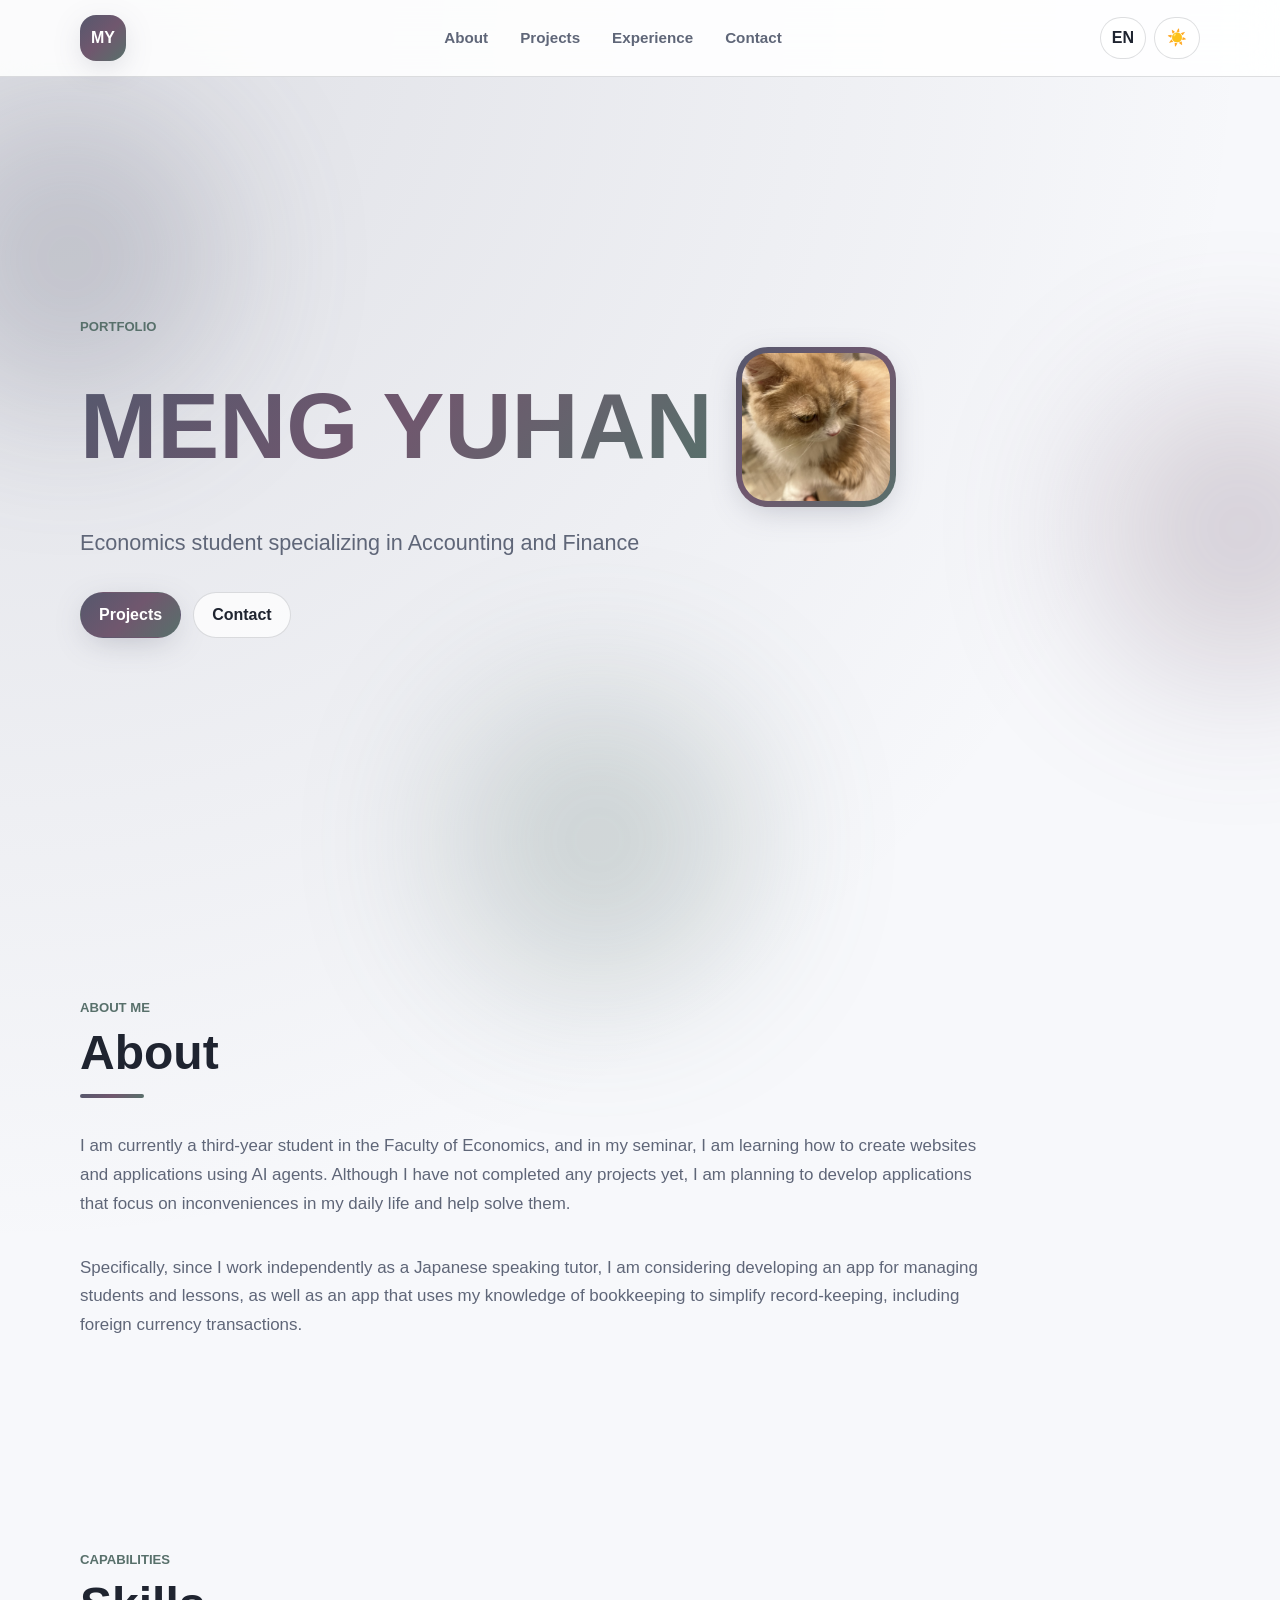
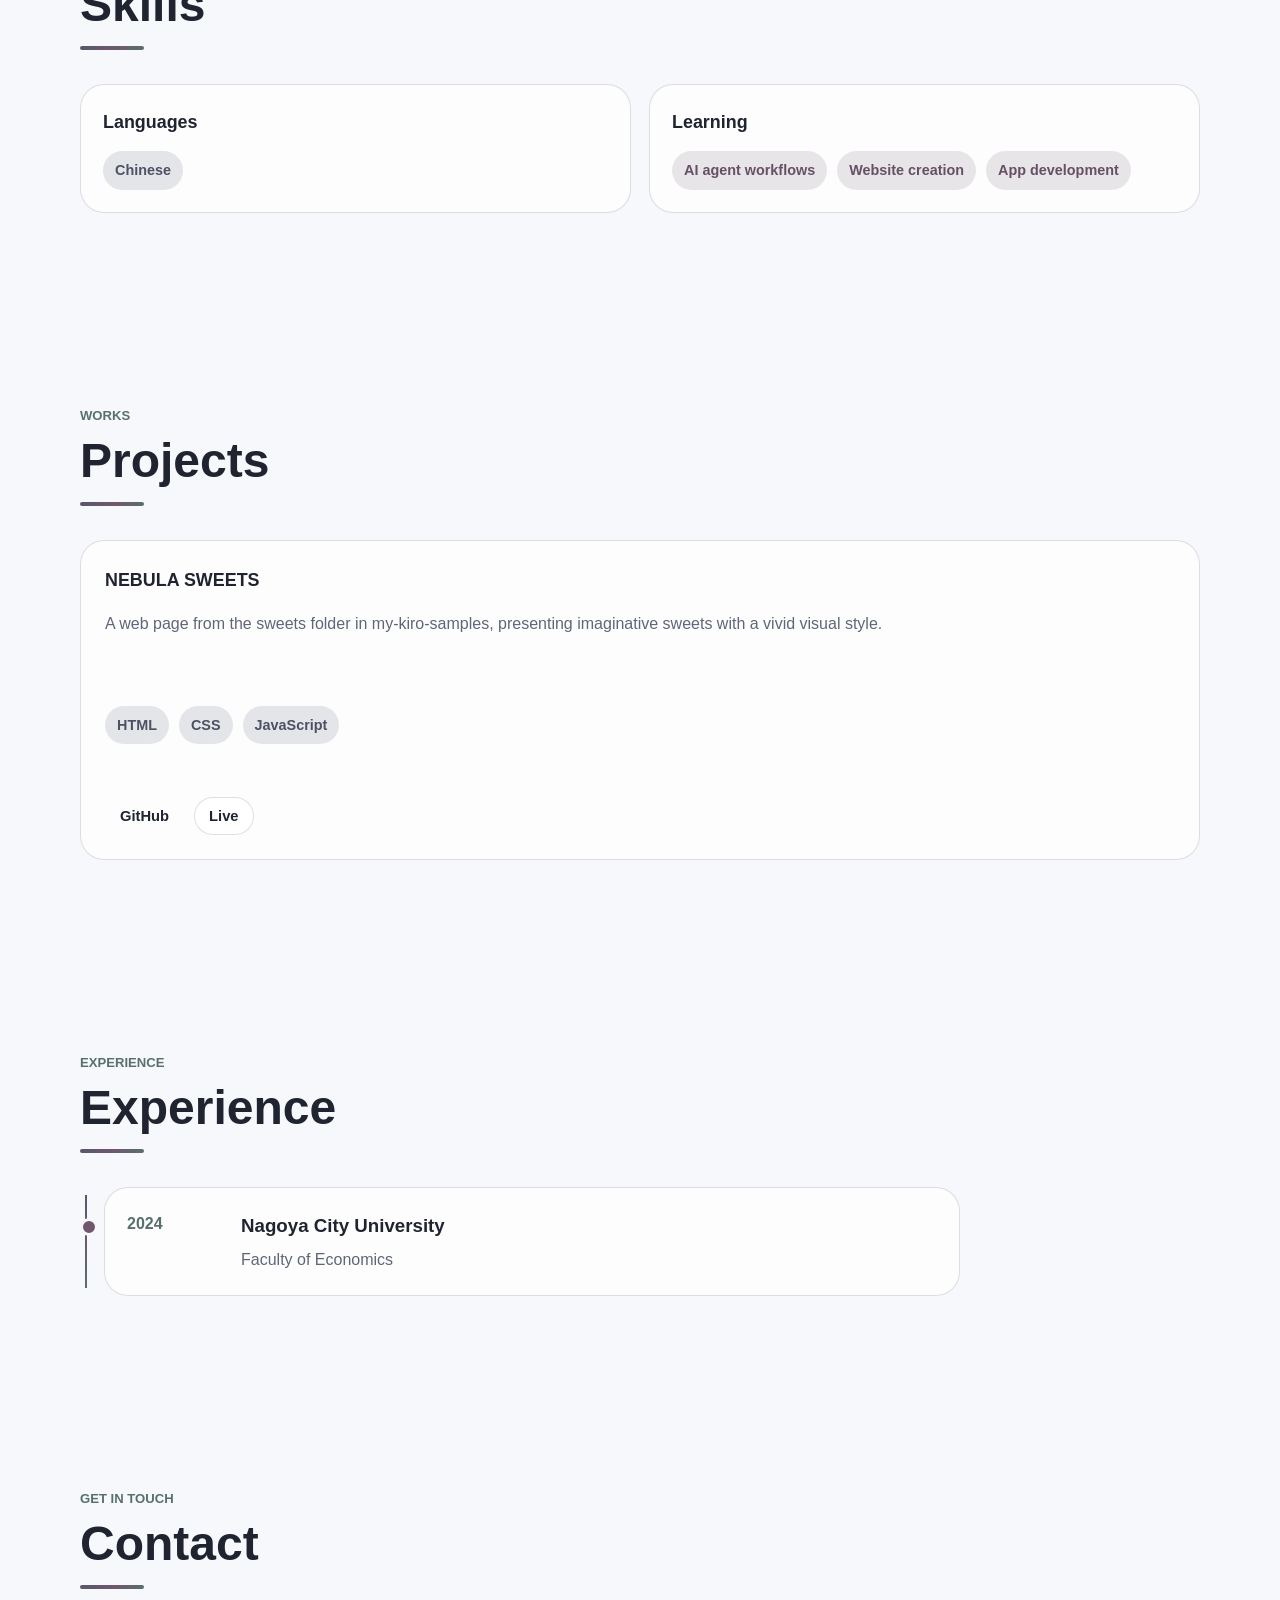
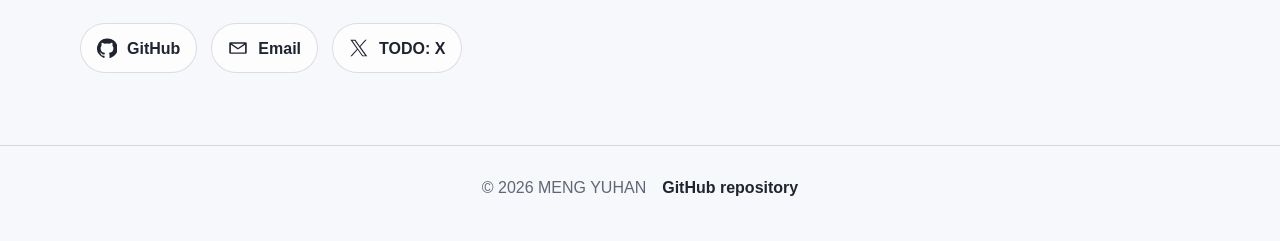
==== index.html @ 9eeaec51 "Add files via upload" ====
<!doctype html>
<html lang="ja" data-theme="dark">
<head>
  <meta charset="utf-8">
  <meta name="viewport" content="width=device-width, initial-scale=1">
  <title>TODO: 日本語名を入れてください / MENG YUHAN — Portfolio</title>
  <meta name="description" content="MENG YUHANのポートフォリオ。経済学部で会計ファイナンスを学び、AIエージェントを用いたWeb・アプリ制作に取り組んでいます。">
  <meta property="og:title" content="MENG YUHAN — Portfolio">
  <meta property="og:description" content="Economics student specializing in Accounting and Finance.">
  <meta property="og:image" content="profile.jpeg">
  <meta property="og:type" content="website">
  <meta property="og:url" content="https://meng-yuhan.github.io/">
  <meta name="twitter:card" content="summary_large_image">
  <link rel="icon" type="image/svg+xml" href="data:image/svg+xml,%3Csvg xmlns='http://www.w3.org/2000/svg' viewBox='0 0 64 64'%3E%3Crect width='64' height='64' rx='16' fill='%23494B60'/%3E%3Ctext x='32' y='40' text-anchor='middle' font-family='Arial,sans-serif' font-size='24' font-weight='700' fill='white'%3EMY%3C/text%3E%3C/svg%3E">
  <link rel="stylesheet" href="style.css">
</head>
<body>
  <a class="skip-link" href="#main" data-i18n-jp="メインコンテンツへスキップ" data-i18n-en="Skip to main content">メインコンテンツへスキップ</a>
  <div class="blob blob-1" aria-hidden="true"></div>
  <div class="blob blob-2" aria-hidden="true"></div>
  <div class="blob blob-3" aria-hidden="true"></div>

  <header class="site-header">
    <div class="header-inner">
      <a class="logo" href="#hero" aria-label="MENG YUHAN home">MY</a>
      <nav class="site-nav" aria-label="Primary navigation">
        <a href="#about" data-i18n-jp="About" data-i18n-en="About">About</a>
        <a href="#projects" data-i18n-jp="Projects" data-i18n-en="Projects">Projects</a>
        <a href="#experience" data-i18n-jp="Experience" data-i18n-en="Experience">Experience</a>
        <a href="#contact" data-i18n-jp="Contact" data-i18n-en="Contact">Contact</a>
      </nav>
      <div class="header-actions" aria-label="Display settings">
        <button class="toggle-button" type="button" data-lang-toggle aria-label="Switch language to English" aria-pressed="false">JP</button>
        <button class="toggle-button" type="button" data-theme-toggle aria-label="Switch to light theme" aria-pressed="true">🌙</button>
      </div>
    </div>
  </header>

  <main id="main">
    <section class="section hero-section reveal" id="hero" aria-labelledby="hero-title">
      <div class="hero-content">
        <p class="eyebrow" data-i18n-jp="Portfolio" data-i18n-en="Portfolio">Portfolio</p>
        <div class="hero-title-row">
          <h1 id="hero-title">MENG YUHAN</h1>
          <div class="hero-photo-wrap">
            <img class="hero-photo" src="profile.jpeg" width="160" height="160" alt="MENG YUHANのプロフィール画像">
          </div>
        </div>
        <p class="hero-copy" data-i18n-jp="経済学部・会計ファイナンス学科" data-i18n-en="Economics student specializing in Accounting and Finance">経済学部・会計ファイナンス学科</p>
        <div class="hero-actions">
          <a class="button button-primary" href="#projects" data-i18n-jp="Projects" data-i18n-en="Projects">Projects</a>
          <a class="button button-secondary" href="#contact" data-i18n-jp="Contact" data-i18n-en="Contact">Contact</a>
        </div>
      </div>
    </section>

    <section class="section reveal" id="about" aria-labelledby="about-title">
      <div class="section-heading">
        <p class="section-kicker" data-i18n-jp="自己紹介" data-i18n-en="About me">自己紹介</p>
        <h2 id="about-title" data-i18n-jp="About" data-i18n-en="About">About</h2>
      </div>
      <div class="about-text">
        <p data-i18n-jp="私は現在、経済学部に通っている大学3年生で、ゼミでAIエージェントを用いてウェブサイトやアプリの作成について学んでいます。現在はまだ完成している作品はありませんが、自分の生活における不便さに注目し、それを解消できるようなアプリを作成しようと考えています。" data-i18n-en="I am currently a third-year student in the Faculty of Economics, and in my seminar, I am learning how to create websites and applications using AI agents. Although I have not completed any projects yet, I am planning to develop applications that focus on inconveniences in my daily life and help solve them.">私は現在、経済学部に通っている大学3年生で、ゼミでAIエージェントを用いてウェブサイトやアプリの作成について学んでいます。現在はまだ完成している作品はありませんが、自分の生活における不便さに注目し、それを解消できるようなアプリを作成しようと考えています。</p>
        <p data-i18n-jp="具体的には、個人で日本語のスピーキングの先生をしている経験を活かし、生徒管理や授業管理のためのアプリ開発、また簿記の知識を活かした外貨取引を含む記帳の簡略化ができるアプリを構想中です。" data-i18n-en="Specifically, since I work independently as a Japanese speaking tutor, I am considering developing an app for managing students and lessons, as well as an app that uses my knowledge of bookkeeping to simplify record-keeping, including foreign currency transactions.">具体的には、個人で日本語のスピーキングの先生をしている経験を活かし、生徒管理や授業管理のためのアプリ開発、また簿記の知識を活かした外貨取引を含む記帳の簡略化ができるアプリを構想中です。</p>
      </div>
    </section>

    <section class="section reveal" id="skills" aria-labelledby="skills-title">
      <div class="section-heading">
        <p class="section-kicker" data-i18n-jp="できること" data-i18n-en="Capabilities">できること</p>
        <h2 id="skills-title" data-i18n-jp="Skills" data-i18n-en="Skills">Skills</h2>
      </div>
      <div class="skills-layout">
        <div class="skill-group skill-primary">
          <h3 data-i18n-jp="言語" data-i18n-en="Languages">言語</h3>
          <ul class="badge-list" aria-label="Language skills">
            <li data-i18n-jp="中国語" data-i18n-en="Chinese">中国語</li>
          </ul>
        </div>
        <div class="skill-group skill-secondary">
          <h3 data-i18n-jp="学習中" data-i18n-en="Learning">学習中</h3>
          <ul class="badge-list" aria-label="Learning skills">
            <li data-i18n-jp="AIエージェント活用" data-i18n-en="AI agent workflows">AIエージェント活用</li>
            <li data-i18n-jp="Webサイト制作" data-i18n-en="Website creation">Webサイト制作</li>
            <li data-i18n-jp="アプリ開発" data-i18n-en="App development">アプリ開発</li>
          </ul>
        </div>
      </div>
    </section>

    <section class="section reveal" id="projects" aria-labelledby="projects-title">
      <div class="section-heading">
        <p class="section-kicker" data-i18n-jp="作品" data-i18n-en="Works">作品</p>
        <h2 id="projects-title" data-i18n-jp="Projects" data-i18n-en="Projects">Projects</h2>
      </div>
      <div class="project-grid">
        <article class="project-card card-accent-1">
          <div>
            <h3 data-i18n-jp="NEBULA SWEETS" data-i18n-en="NEBULA SWEETS">NEBULA SWEETS</h3>
            <p data-i18n-jp="my-kiro-samples の sweets フォルダで制作した、幻想的なスイーツを紹介するWebページです。" data-i18n-en="A web page from the sweets folder in my-kiro-samples, presenting imaginative sweets with a vivid visual style.">my-kiro-samples の sweets フォルダで制作した、幻想的なスイーツを紹介するWebページです。</p>
          </div>
          <ul class="tech-list" aria-label="Technology stack">
            <li>HTML</li>
            <li>CSS</li>
            <li>JavaScript</li>
          </ul>
          <div class="project-links">
            <a class="button button-small" href="https://github.com/meng-yuhan" target="_blank" rel="noopener noreferrer">GitHub</a>
            <a class="button button-small button-outline" href="my-kiro-samples/sweets/" target="_blank" rel="noopener noreferrer" data-i18n-jp="Live" data-i18n-en="Live">Live</a>
          </div>
        </article>
      </div>
    </section>

    <section class="section reveal" id="experience" aria-labelledby="experience-title">
      <div class="section-heading">
        <p class="section-kicker" data-i18n-jp="経歴・学歴" data-i18n-en="Experience">経歴・学歴</p>
        <h2 id="experience-title" data-i18n-jp="Experience" data-i18n-en="Experience">Experience</h2>
      </div>
      <div class="timeline" aria-label="Experience timeline">
        <article class="timeline-item">
          <time datetime="2024">2024</time>
          <div>
            <h3 data-i18n-jp="名古屋市立大学" data-i18n-en="Nagoya City University">名古屋市立大学</h3>
            <p data-i18n-jp="経済学部" data-i18n-en="Faculty of Economics">経済学部</p>
          </div>
        </article>
      </div>
    </section>

    <section class="section contact-section reveal" id="contact" aria-labelledby="contact-title">
      <div class="section-heading">
        <p class="section-kicker" data-i18n-jp="連絡先" data-i18n-en="Get in touch">連絡先</p>
        <h2 id="contact-title" data-i18n-jp="Contact" data-i18n-en="Contact">Contact</h2>
      </div>
      <div class="contact-links" aria-label="Contact links">
        <a href="https://github.com/meng-yuhan" target="_blank" rel="noopener noreferrer" aria-label="GitHub profile">
          <svg viewBox="0 0 24 24" aria-hidden="true"><path d="M12 .5a12 12 0 0 0-3.79 23.39c.6.11.82-.26.82-.58v-2.03c-3.34.73-4.04-1.42-4.04-1.42-.55-1.39-1.34-1.76-1.34-1.76-1.09-.75.08-.73.08-.73 1.2.08 1.84 1.24 1.84 1.24 1.07 1.83 2.81 1.3 3.49.99.11-.78.42-1.3.76-1.6-2.67-.3-5.47-1.33-5.47-5.93 0-1.31.47-2.38 1.24-3.22-.13-.3-.54-1.52.12-3.18 0 0 1.01-.32 3.3 1.23a11.42 11.42 0 0 1 6 0c2.29-1.55 3.3-1.23 3.3-1.23.66 1.66.25 2.88.12 3.18.77.84 1.24 1.91 1.24 3.22 0 4.61-2.81 5.63-5.49 5.93.43.37.81 1.1.81 2.22v3.29c0 .32.22.7.83.58A12 12 0 0 0 12 .5Z"/></svg>
          <span>GitHub</span>
        </a>
        <a href="mailto:c243248@ed.nagoya-cu.ac.jp" aria-label="Email MENG YUHAN">
          <svg viewBox="0 0 24 24" aria-hidden="true"><path d="M3 5h18a1.5 1.5 0 0 1 1.5 1.5v11A1.5 1.5 0 0 1 21 19H3a1.5 1.5 0 0 1-1.5-1.5v-11A1.5 1.5 0 0 1 3 5Zm.5 3.07v9.43h17V8.07l-8 5.34a1 1 0 0 1-1.1 0l-7.9-5.34Zm15.8-1.07H4.7l7.3 4.87L19.3 7Z"/></svg>
          <span>Email</span>
        </a>
        <a href="#" aria-label="TODO: X profile URL">
          <svg viewBox="0 0 24 24" aria-hidden="true"><path d="M13.7 10.62 21.24 2h-1.79l-6.54 7.48L7.68 2H1.65l7.91 11.32L1.65 22h1.79l6.91-7.9L15.87 22h6.03l-8.2-11.38Zm-2.45 2.8-.8-1.13L4.08 3.32h2.74l5.14 7.24.8 1.13 6.69 9.43H16.7l-5.45-7.7Z"/></svg>
          <span data-i18n-jp="TODO: X" data-i18n-en="TODO: X">TODO: X</span>
        </a>
      </div>
    </section>
  </main>

  <footer class="site-footer">
    <p>© 2026 MENG YUHAN</p>
    <a href="https://github.com/meng-yuhan/meng-yuhan.github.io" target="_blank" rel="noopener noreferrer" data-i18n-jp="GitHub リポジトリ" data-i18n-en="GitHub repository">GitHub リポジトリ</a>
  </footer>

  <script src="script.js"></script>
</body>
</html>
---- style.css ----
:root {
  color-scheme: dark;
  --bg: #0f1118;
  --bg-elev: rgba(24, 26, 36, 0.86);
  --fg: #f7f8fb;
  --muted: #b9becc;
  --border: rgba(255, 255, 255, 0.15);
  --card: rgba(255, 255, 255, 0.07);
  --accent: #494B60;
  --accent-2: #60495e;
  --accent-3: #49605b;
  --gradient-hero: linear-gradient(135deg, var(--accent), var(--accent-2) 50%, var(--accent-3));
  --shadow-glow: 0 8px 32px -8px color-mix(in srgb, var(--accent) 40%, transparent);
  --header-height: 76px;
}

[data-theme="light"] {
  color-scheme: light;
  --bg: #f7f8fb;
  --bg-elev: rgba(255, 255, 255, 0.88);
  --fg: #1f2430;
  --muted: #5f6678;
  --border: rgba(31, 36, 48, 0.15);
  --card: rgba(255, 255, 255, 0.74);
  --accent: #56586d;
  --accent-2: #70576e;
  --accent-3: #58706b;
  --gradient-hero: linear-gradient(135deg, var(--accent), var(--accent-2) 50%, var(--accent-3));
  --shadow-glow: 0 8px 32px -8px color-mix(in srgb, var(--accent) 34%, transparent);
}

* {
  box-sizing: border-box;
}

html {
  scroll-behavior: smooth;
}

body {
  min-height: 100vh;
  margin: 0;
  background: radial-gradient(circle at top left, color-mix(in srgb, var(--accent) 16%, transparent), transparent 34%), var(--bg);
  color: var(--fg);
  font-family: -apple-system, BlinkMacSystemFont, "Segoe UI", "Hiragino Sans", "Noto Sans JP", sans-serif;
  line-height: 1.7;
}

a {
  color: inherit;
  text-decoration: none;
}

img {
  display: block;
  max-width: 100%;
}

.skip-link {
  position: fixed;
  top: 12px;
  left: 12px;
  z-index: 100;
  padding: 10px 14px;
  border-radius: 9999px;
  background: var(--fg);
  color: var(--bg);
  transform: translateY(-160%);
}

.skip-link:focus {
  transform: translateY(0);
}

.blob {
  position: fixed;
  z-index: -1;
  width: 300px;
  height: 300px;
  border-radius: 9999px;
  filter: blur(80px);
  opacity: 0.25;
  pointer-events: none;
}

.blob-1 {
  top: 12%;
  left: -80px;
  background: var(--accent);
}

.blob-2 {
  top: 42%;
  right: -110px;
  background: var(--accent-2);
}

.blob-3 {
  bottom: -90px;
  left: 35%;
  background: var(--accent-3);
}

.site-header {
  position: sticky;
  top: 0;
  z-index: 50;
  border-bottom: 1px solid var(--border);
  background: var(--bg-elev);
  backdrop-filter: blur(18px);
}

.header-inner {
  display: flex;
  align-items: center;
  justify-content: space-between;
  gap: 20px;
  width: min(1120px, calc(100% - 32px));
  min-height: var(--header-height);
  margin: 0 auto;
}

.logo {
  display: inline-flex;
  align-items: center;
  justify-content: center;
  width: 46px;
  height: 46px;
  border-radius: 16px;
  background: var(--gradient-hero);
  color: #fff;
  font-weight: 800;
  letter-spacing: 0;
  box-shadow: var(--shadow-glow);
}

.site-nav {
  display: flex;
  align-items: center;
  justify-content: center;
  gap: 8px;
  color: var(--muted);
  font-size: 0.95rem;
  font-weight: 650;
}

.site-nav a,
.toggle-button,
.button,
.contact-links a {
  transition: transform 200ms ease-out, border-color 200ms ease-out, background 200ms ease-out, color 200ms ease-out, filter 200ms ease-out, box-shadow 200ms ease-out;
}

.site-nav a {
  border-radius: 9999px;
  padding: 8px 12px;
}

.site-nav a:hover {
  background: color-mix(in srgb, var(--accent) 12%, transparent);
  color: var(--fg);
}

.header-actions {
  display: flex;
  gap: 8px;
}

.toggle-button {
  min-width: 46px;
  min-height: 42px;
  border: 1px solid var(--border);
  border-radius: 9999px;
  background: var(--card);
  color: var(--fg);
  cursor: pointer;
  font: inherit;
  font-weight: 700;
}

.toggle-button:hover {
  transform: translateY(-2px);
  border-color: var(--accent);
}

.section {
  width: min(1120px, calc(100% - 32px));
  margin: 0 auto;
  padding: 96px 0;
  scroll-margin-top: calc(var(--header-height) + 24px);
}

.hero-section {
  display: flex;
  align-items: center;
  min-height: calc(100vh - var(--header-height));
  padding-top: 72px;
}

.eyebrow,
.section-kicker {
  margin: 0 0 8px;
  color: var(--accent-3);
  font-size: 0.82rem;
  font-weight: 800;
  letter-spacing: 0;
  text-transform: uppercase;
}

h1,
h2,
h3,
p {
  margin-top: 0;
}

.hero-title-row {
  display: flex;
  align-items: center;
  gap: 24px;
  margin-bottom: 18px;
}

h1 {
  margin-bottom: 0;
  background: var(--gradient-hero);
  background-clip: text;
  -webkit-background-clip: text;
  color: transparent;
  font-size: 5.8rem;
  line-height: 0.96;
  letter-spacing: 0;
}

.hero-copy {
  max-width: 680px;
  color: var(--muted);
  font-size: 1.35rem;
}

.hero-actions {
  display: flex;
  flex-wrap: wrap;
  gap: 12px;
  margin-top: 30px;
}

.button {
  display: inline-flex;
  align-items: center;
  justify-content: center;
  min-height: 46px;
  padding: 0 18px;
  border: 1px solid transparent;
  border-radius: 9999px;
  font-weight: 800;
}

.button-primary {
  background: var(--gradient-hero);
  color: #fff;
  box-shadow: var(--shadow-glow);
}

.button-primary:hover {
  filter: brightness(1.1);
  transform: translateY(-2px);
}

.button-secondary,
.button-outline {
  border-color: var(--border);
  background: var(--card);
  color: var(--fg);
}

.button-secondary:hover,
.button-outline:hover,
.button-small:hover {
  transform: translateY(-2px);
  border-color: var(--accent);
  box-shadow: var(--shadow-glow);
}

.button-small {
  min-height: 38px;
  padding: 0 14px;
  font-size: 0.92rem;
}

.hero-photo-wrap {
  flex: 0 0 auto;
  width: 160px;
  height: 160px;
  border-radius: 32px;
  padding: 6px;
  background: var(--gradient-hero);
  box-shadow: var(--shadow-glow);
}

.hero-photo {
  width: 100%;
  height: 100%;
  border-radius: 26px;
  object-fit: cover;
  background: var(--card);
}

.section-heading {
  margin-bottom: 34px;
}

.section-heading h2 {
  position: relative;
  margin-bottom: 0;
  font-size: 3rem;
  line-height: 1.1;
  letter-spacing: 0;
}

.section-heading h2::after {
  display: block;
  width: 64px;
  height: 4px;
  margin-top: 14px;
  border-radius: 9999px;
  background: var(--gradient-hero);
  content: "";
}

.about-text {
  display: grid;
  gap: 18px;
  max-width: 900px;
  color: var(--muted);
  font-size: 1.06rem;
}

.skills-layout {
  display: grid;
  grid-template-columns: repeat(2, minmax(0, 1fr));
  gap: 18px;
}

.skill-group,
.project-card {
  border: 1px solid var(--border);
  border-radius: 24px;
  background: var(--card);
}

.skill-group {
  padding: 22px;
}

.skill-group h3,
.project-card h3 {
  margin-bottom: 14px;
  font-size: 1.12rem;
}

.badge-list,
.tech-list {
  display: flex;
  flex-wrap: wrap;
  gap: 10px;
  padding: 0;
  margin: 0;
  list-style: none;
}

.badge-list li,
.tech-list li {
  border-radius: 9999px;
  padding: 7px 12px;
  font-size: 0.9rem;
  font-weight: 750;
}

.skill-primary li,
.card-accent-1 .tech-list li {
  background: color-mix(in srgb, var(--accent) 15%, transparent);
  color: color-mix(in srgb, var(--accent) 86%, var(--fg));
}

.skill-secondary li,
.card-accent-2 .tech-list li {
  background: color-mix(in srgb, var(--accent-2) 15%, transparent);
  color: color-mix(in srgb, var(--accent-2) 86%, var(--fg));
}

.skill-tertiary li,
.card-accent-3 .tech-list li {
  background: color-mix(in srgb, var(--accent-3) 15%, transparent);
  color: color-mix(in srgb, var(--accent-3) 86%, var(--fg));
}

.project-grid {
  display: grid;
  grid-template-columns: repeat(auto-fit, minmax(280px, 1fr));
  gap: 20px;
}

.project-card {
  display: flex;
  min-height: 320px;
  flex-direction: column;
  justify-content: space-between;
  gap: 20px;
  padding: 24px;
}

.project-card:hover {
  transform: translateY(-4px);
  border-color: var(--accent);
  box-shadow: var(--shadow-glow);
}

.project-card p {
  color: var(--muted);
}

.project-links {
  display: flex;
  flex-wrap: wrap;
  gap: 10px;
}

.timeline {
  position: relative;
  display: grid;
  gap: 24px;
  max-width: 880px;
  padding-left: 24px;
}

.timeline::before {
  position: absolute;
  top: 8px;
  bottom: 8px;
  left: 5px;
  width: 2px;
  background: var(--gradient-hero);
  content: "";
}

.timeline-item {
  position: relative;
  display: grid;
  grid-template-columns: 96px minmax(0, 1fr);
  gap: 18px;
  padding: 22px;
  border: 1px solid var(--border);
  border-radius: 24px;
  background: var(--card);
}

.timeline-item::before {
  position: absolute;
  top: 30px;
  left: -25px;
  width: 12px;
  height: 12px;
  border: 3px solid var(--bg);
  border-radius: 9999px;
  background: var(--accent-2);
  content: "";
}

.timeline-item time {
  color: var(--accent-3);
  font-weight: 850;
}

.timeline-item h3 {
  margin-bottom: 4px;
}

.timeline-item p {
  margin-bottom: 0;
  color: var(--muted);
}

.contact-section {
  padding-bottom: 72px;
}

.contact-links {
  display: flex;
  flex-wrap: wrap;
  gap: 14px;
}

.contact-links a {
  display: inline-flex;
  align-items: center;
  gap: 10px;
  min-height: 50px;
  padding: 0 16px;
  border: 1px solid var(--border);
  border-radius: 9999px;
  background: var(--card);
  font-weight: 800;
}

.contact-links a:hover {
  transform: translateY(-2px);
  border-color: var(--accent);
  box-shadow: var(--shadow-glow);
}

.contact-links svg {
  width: 20px;
  height: 20px;
  fill: currentColor;
}

.site-footer {
  display: flex;
  align-items: center;
  justify-content: center;
  gap: 16px;
  padding: 28px 16px 40px;
  border-top: 1px solid var(--border);
  color: var(--muted);
}

.site-footer p {
  margin: 0;
}

.site-footer a {
  color: var(--fg);
  font-weight: 750;
}

:focus-visible {
  outline: 2px solid var(--accent-2);
  outline-offset: 3px;
}

.reveal {
  opacity: 1;
  transform: none;
}

.js-enabled .reveal {
  opacity: 0;
  transform: translateY(16px);
  transition: opacity 200ms ease-out, transform 200ms ease-out;
}

.js-enabled .reveal.is-visible {
  opacity: 1;
  transform: translateY(0);
}

@media (max-width: 768px) {
  :root {
    --header-height: 112px;
  }

  .header-inner {
    align-items: flex-start;
    flex-wrap: wrap;
    gap: 10px;
    padding: 12px 0;
  }

  .site-nav {
    order: 3;
    width: 100%;
    justify-content: flex-start;
    overflow-x: auto;
    padding-bottom: 4px;
  }

  .site-nav a {
    white-space: nowrap;
  }

  .hero-section {
    min-height: auto;
    padding-top: 56px;
  }

  .hero-title-row {
    align-items: flex-start;
    flex-direction: column;
    gap: 18px;
  }

  .hero-photo-wrap {
    width: 132px;
    height: 132px;
  }

  h1 {
    font-size: 3.4rem;
  }

  .hero-copy {
    font-size: 1.08rem;
  }

  .section {
    padding: 72px 0;
  }

  .skills-layout {
    grid-template-columns: 1fr;
  }

  .timeline-item {
    grid-template-columns: 1fr;
    gap: 6px;
  }

  .site-footer {
    flex-direction: column;
    text-align: center;
  }
}

@media (prefers-reduced-motion: reduce) {
  html {
    scroll-behavior: auto;
  }

  *,
  *::before,
  *::after {
    transition: none !important;
    animation: none !important;
  }

  .blob {
    display: none;
  }

  .reveal {
    opacity: 1;
    transform: none;
  }

  .project-card:hover,
  .contact-links a:hover,
  .button-primary:hover,
  .toggle-button:hover {
    transform: none;
  }
}
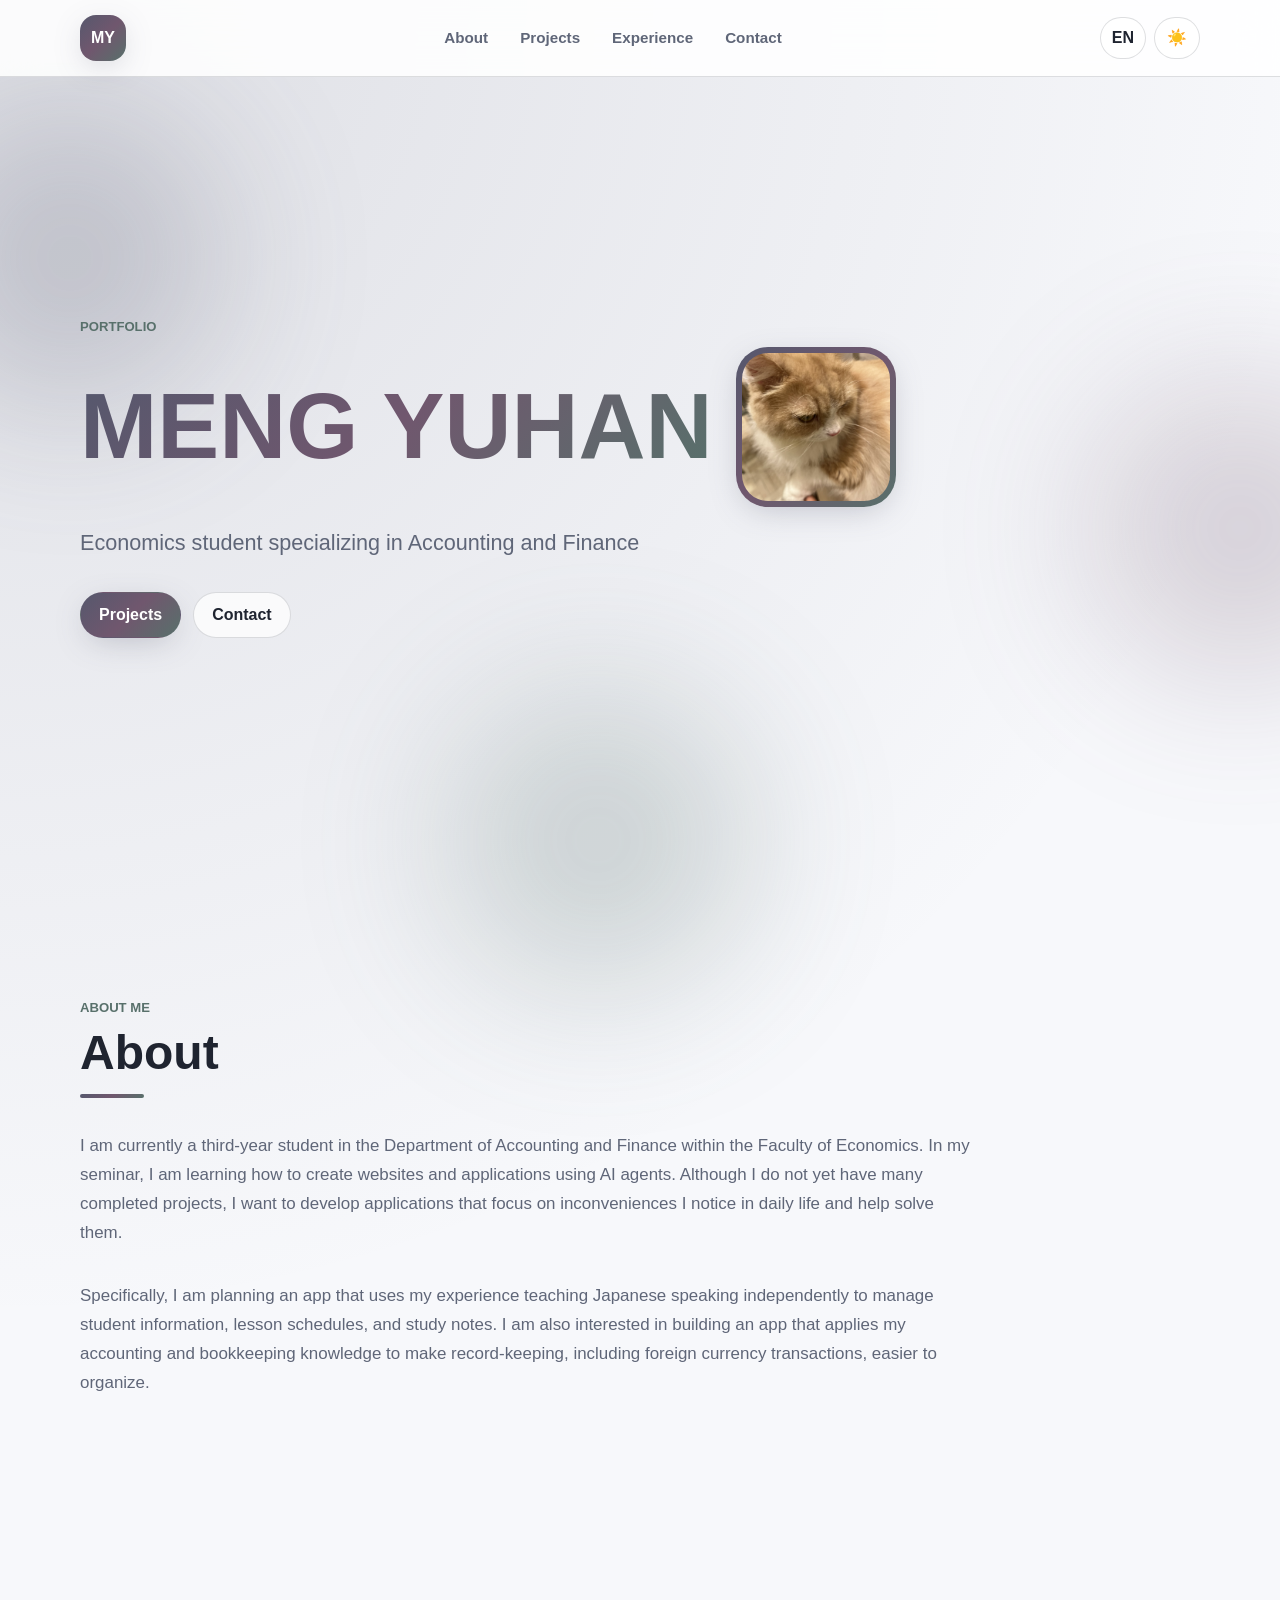
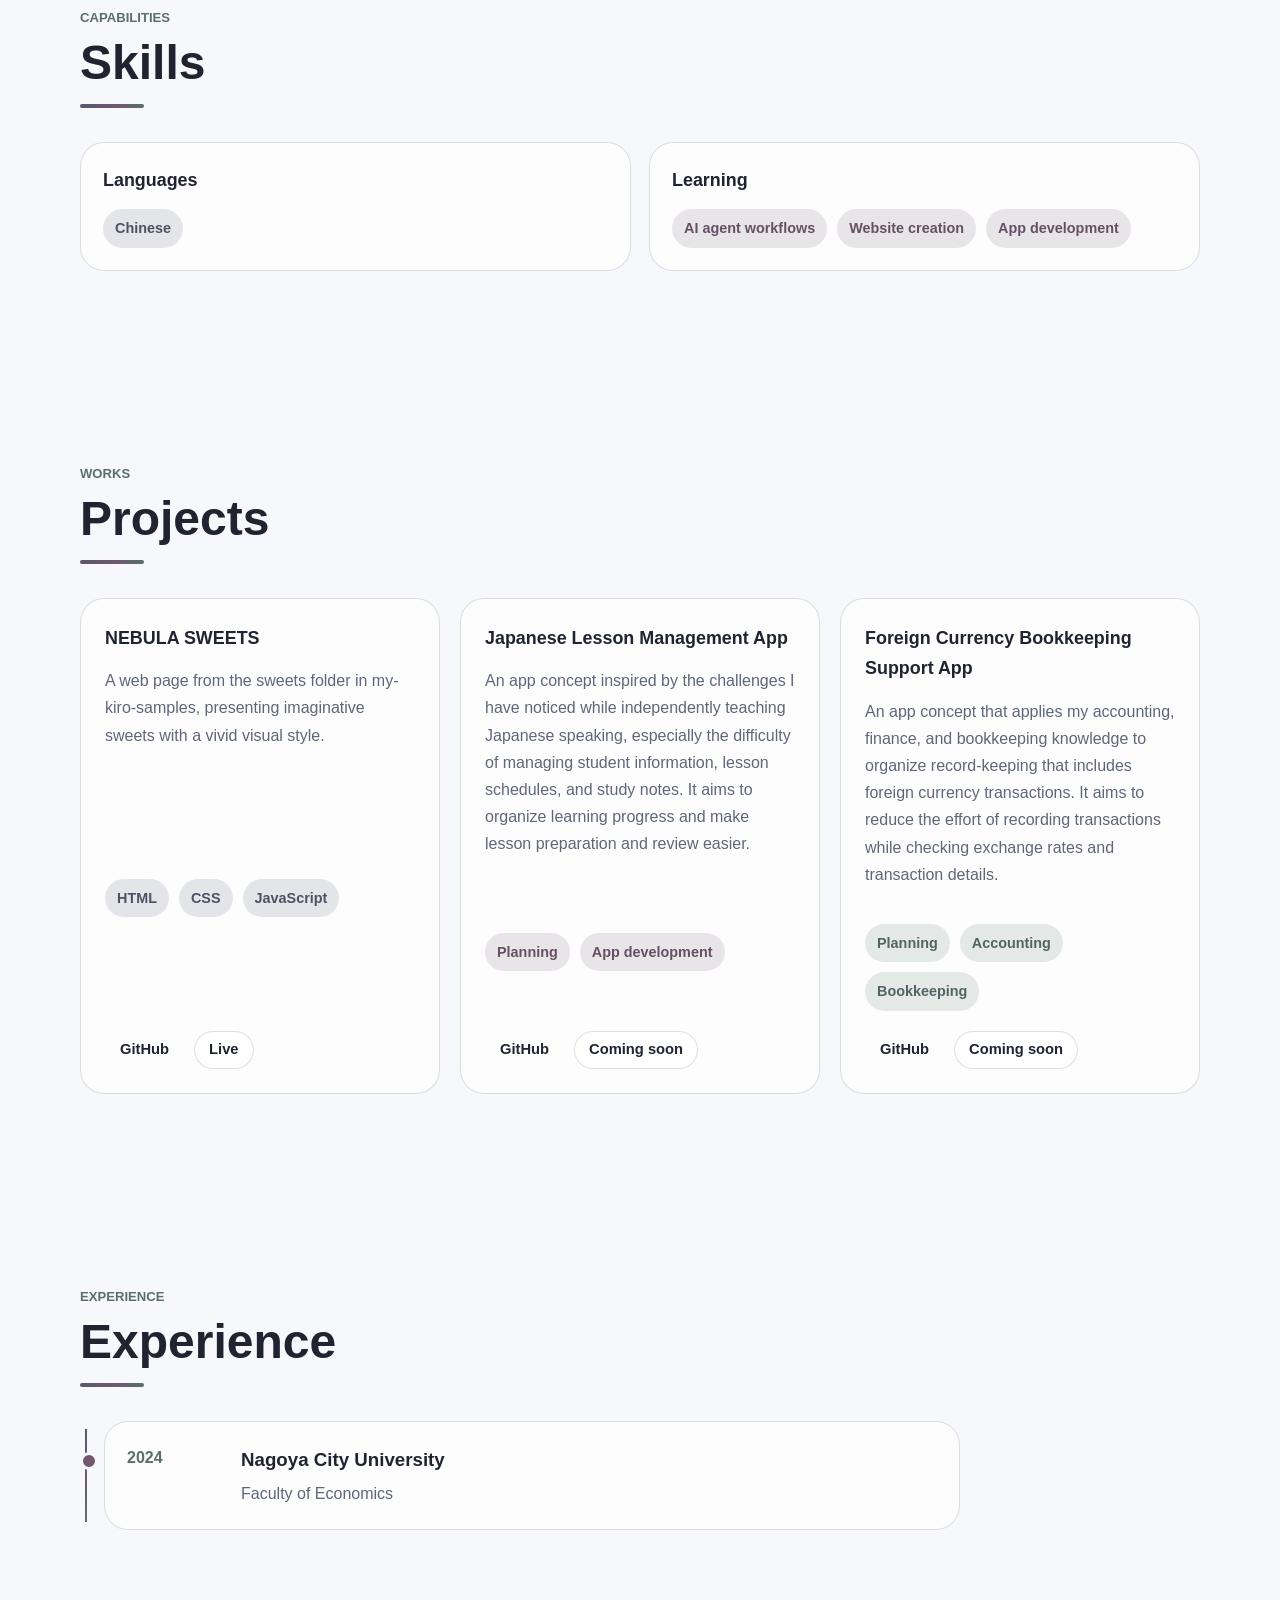
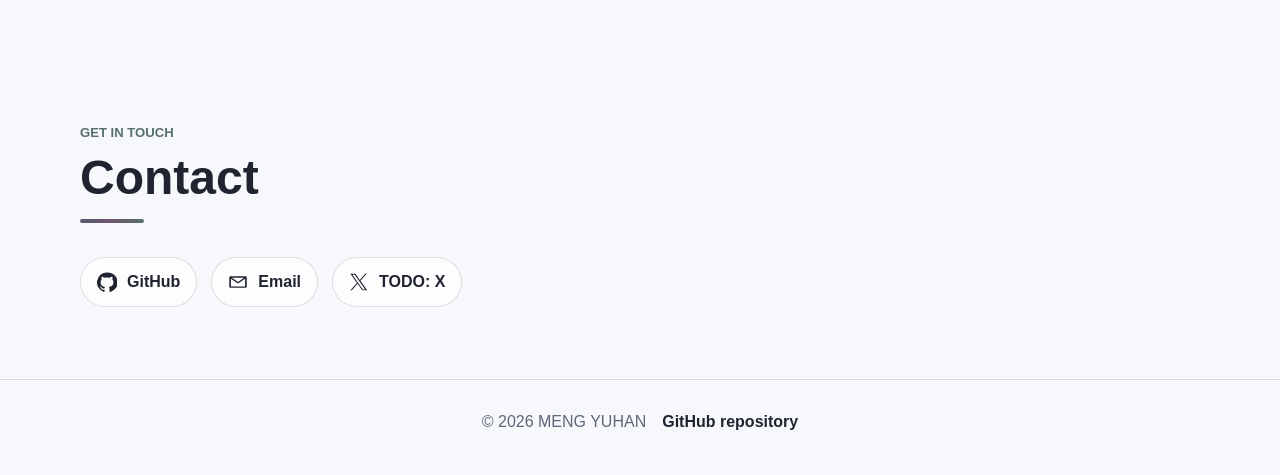
==== commit a2439f85: "Add files via upload" ====
--- a/index.html
+++ b/index.html
@@ -60,8 +60,8 @@
         <h2 id="about-title" data-i18n-jp="About" data-i18n-en="About">About</h2>
       </div>
       <div class="about-text">
-        <p data-i18n-jp="私は現在、経済学部に通っている大学3年生で、ゼミでAIエージェントを用いてウェブサイトやアプリの作成について学んでいます。現在はまだ完成している作品はありませんが、自分の生活における不便さに注目し、それを解消できるようなアプリを作成しようと考えています。" data-i18n-en="I am currently a third-year student in the Faculty of Economics, and in my seminar, I am learning how to create websites and applications using AI agents. Although I have not completed any projects yet, I am planning to develop applications that focus on inconveniences in my daily life and help solve them.">私は現在、経済学部に通っている大学3年生で、ゼミでAIエージェントを用いてウェブサイトやアプリの作成について学んでいます。現在はまだ完成している作品はありませんが、自分の生活における不便さに注目し、それを解消できるようなアプリを作成しようと考えています。</p>
-        <p data-i18n-jp="具体的には、個人で日本語のスピーキングの先生をしている経験を活かし、生徒管理や授業管理のためのアプリ開発、また簿記の知識を活かした外貨取引を含む記帳の簡略化ができるアプリを構想中です。" data-i18n-en="Specifically, since I work independently as a Japanese speaking tutor, I am considering developing an app for managing students and lessons, as well as an app that uses my knowledge of bookkeeping to simplify record-keeping, including foreign currency transactions.">具体的には、個人で日本語のスピーキングの先生をしている経験を活かし、生徒管理や授業管理のためのアプリ開発、また簿記の知識を活かした外貨取引を含む記帳の簡略化ができるアプリを構想中です。</p>
+        <p data-i18n-jp="私は現在、経済学部の会計ファイナンス学科に所属している大学3年生です。ゼミでは、AIエージェントを活用したWebサイトやアプリの制作について学んでいます。まだ完成した作品は多くありませんが、日常生活の中で感じる不便さに目を向け、それを解消できるようなアプリを作りたいと考えています。" data-i18n-en="I am currently a third-year student in the Department of Accounting and Finance within the Faculty of Economics. In my seminar, I am learning how to create websites and applications using AI agents. Although I do not yet have many completed projects, I want to develop applications that focus on inconveniences I notice in daily life and help solve them.">私は現在、経済学部の会計ファイナンス学科に所属している大学3年生です。ゼミでは、AIエージェントを活用したWebサイトやアプリの制作について学んでいます。まだ完成した作品は多くありませんが、日常生活の中で感じる不便さに目を向け、それを解消できるようなアプリを作りたいと考えています。</p>
+        <p data-i18n-jp="具体的には、個人で日本語スピーキングを教えている経験を活かし、生徒情報や授業予定、学習メモを管理できるアプリを構想しています。また、会計や簿記の知識を活かして、外貨取引を含む記帳作業をより分かりやすく整理できるアプリにも関心があります。" data-i18n-en="Specifically, I am planning an app that uses my experience teaching Japanese speaking independently to manage student information, lesson schedules, and study notes. I am also interested in building an app that applies my accounting and bookkeeping knowledge to make record-keeping, including foreign currency transactions, easier to organize.">具体的には、個人で日本語スピーキングを教えている経験を活かし、生徒情報や授業予定、学習メモを管理できるアプリを構想しています。また、会計や簿記の知識を活かして、外貨取引を含む記帳作業をより分かりやすく整理できるアプリにも関心があります。</p>
       </div>
     </section>
 
@@ -106,7 +106,36 @@
           </ul>
           <div class="project-links">
             <a class="button button-small" href="https://github.com/meng-yuhan" target="_blank" rel="noopener noreferrer">GitHub</a>
-            <a class="button button-small button-outline" href="my-kiro-samples/sweets/" target="_blank" rel="noopener noreferrer" data-i18n-jp="Live" data-i18n-en="Live">Live</a>
+            <a class="button button-small button-outline" href="https://meng-yuhan.github.io/AI-sweet-shop/" target="_blank" rel="noopener noreferrer" data-i18n-jp="Live" data-i18n-en="Live">Live</a>
+          </div>
+        </article>
+        <article class="project-card card-accent-2">
+          <div>
+            <h3 data-i18n-jp="日本語レッスン管理アプリ" data-i18n-en="Japanese Lesson Management App">日本語レッスン管理アプリ</h3>
+            <p data-i18n-jp="個人で日本語スピーキングを教える中で感じた、生徒情報・授業予定・学習メモの管理のしづらさを解消するためのアプリ構想です。学習状況を整理し、授業準備や振り返りをしやすくすることを目指しています。" data-i18n-en="An app concept inspired by the challenges I have noticed while independently teaching Japanese speaking, especially the difficulty of managing student information, lesson schedules, and study notes. It aims to organize learning progress and make lesson preparation and review easier.">個人で日本語スピーキングを教える中で感じた、生徒情報・授業予定・学習メモの管理のしづらさを解消するためのアプリ構想です。学習状況を整理し、授業準備や振り返りをしやすくすることを目指しています。</p>
+          </div>
+          <ul class="tech-list" aria-label="Technology stack">
+            <li data-i18n-jp="企画中" data-i18n-en="Planning">企画中</li>
+            <li data-i18n-jp="アプリ開発" data-i18n-en="App development">アプリ開発</li>
+          </ul>
+          <div class="project-links">
+            <a class="button button-small" href="https://github.com/meng-yuhan" target="_blank" rel="noopener noreferrer">GitHub</a>
+            <a class="button button-small button-outline" href="#" aria-disabled="true" data-i18n-jp="準備中" data-i18n-en="Coming soon">準備中</a>
+          </div>
+        </article>
+        <article class="project-card card-accent-3">
+          <div>
+            <h3 data-i18n-jp="外貨取引記帳サポートアプリ" data-i18n-en="Foreign Currency Bookkeeping Support App">外貨取引記帳サポートアプリ</h3>
+            <p data-i18n-jp="会計ファイナンスや簿記の知識を活かし、外貨取引を含む記帳作業を分かりやすく整理するためのアプリ構想です。為替レートや取引内容を確認しながら、記録の手間を減らすことを目指しています。" data-i18n-en="An app concept that applies my accounting, finance, and bookkeeping knowledge to organize record-keeping that includes foreign currency transactions. It aims to reduce the effort of recording transactions while checking exchange rates and transaction details.">会計ファイナンスや簿記の知識を活かし、外貨取引を含む記帳作業を分かりやすく整理するためのアプリ構想です。為替レートや取引内容を確認しながら、記録の手間を減らすことを目指しています。</p>
+          </div>
+          <ul class="tech-list" aria-label="Technology stack">
+            <li data-i18n-jp="企画中" data-i18n-en="Planning">企画中</li>
+            <li data-i18n-jp="会計" data-i18n-en="Accounting">会計</li>
+            <li data-i18n-jp="簿記" data-i18n-en="Bookkeeping">簿記</li>
+          </ul>
+          <div class="project-links">
+            <a class="button button-small" href="https://github.com/meng-yuhan" target="_blank" rel="noopener noreferrer">GitHub</a>
+            <a class="button button-small button-outline" href="#" aria-disabled="true" data-i18n-jp="準備中" data-i18n-en="Coming soon">準備中</a>
           </div>
         </article>
       </div>
@@ -138,7 +167,7 @@
           <svg viewBox="0 0 24 24" aria-hidden="true"><path d="M12 .5a12 12 0 0 0-3.79 23.39c.6.11.82-.26.82-.58v-2.03c-3.34.73-4.04-1.42-4.04-1.42-.55-1.39-1.34-1.76-1.34-1.76-1.09-.75.08-.73.08-.73 1.2.08 1.84 1.24 1.84 1.24 1.07 1.83 2.81 1.3 3.49.99.11-.78.42-1.3.76-1.6-2.67-.3-5.47-1.33-5.47-5.93 0-1.31.47-2.38 1.24-3.22-.13-.3-.54-1.52.12-3.18 0 0 1.01-.32 3.3 1.23a11.42 11.42 0 0 1 6 0c2.29-1.55 3.3-1.23 3.3-1.23.66 1.66.25 2.88.12 3.18.77.84 1.24 1.91 1.24 3.22 0 4.61-2.81 5.63-5.49 5.93.43.37.81 1.1.81 2.22v3.29c0 .32.22.7.83.58A12 12 0 0 0 12 .5Z"/></svg>
           <span>GitHub</span>
         </a>
-        <a href="mailto:c243248@ed.nagoya-cu.ac.jp" aria-label="Email MENG YUHAN">
+        <a href="#" aria-label="TODO: Email address">
           <svg viewBox="0 0 24 24" aria-hidden="true"><path d="M3 5h18a1.5 1.5 0 0 1 1.5 1.5v11A1.5 1.5 0 0 1 21 19H3a1.5 1.5 0 0 1-1.5-1.5v-11A1.5 1.5 0 0 1 3 5Zm.5 3.07v9.43h17V8.07l-8 5.34a1 1 0 0 1-1.1 0l-7.9-5.34Zm15.8-1.07H4.7l7.3 4.87L19.3 7Z"/></svg>
           <span>Email</span>
         </a>
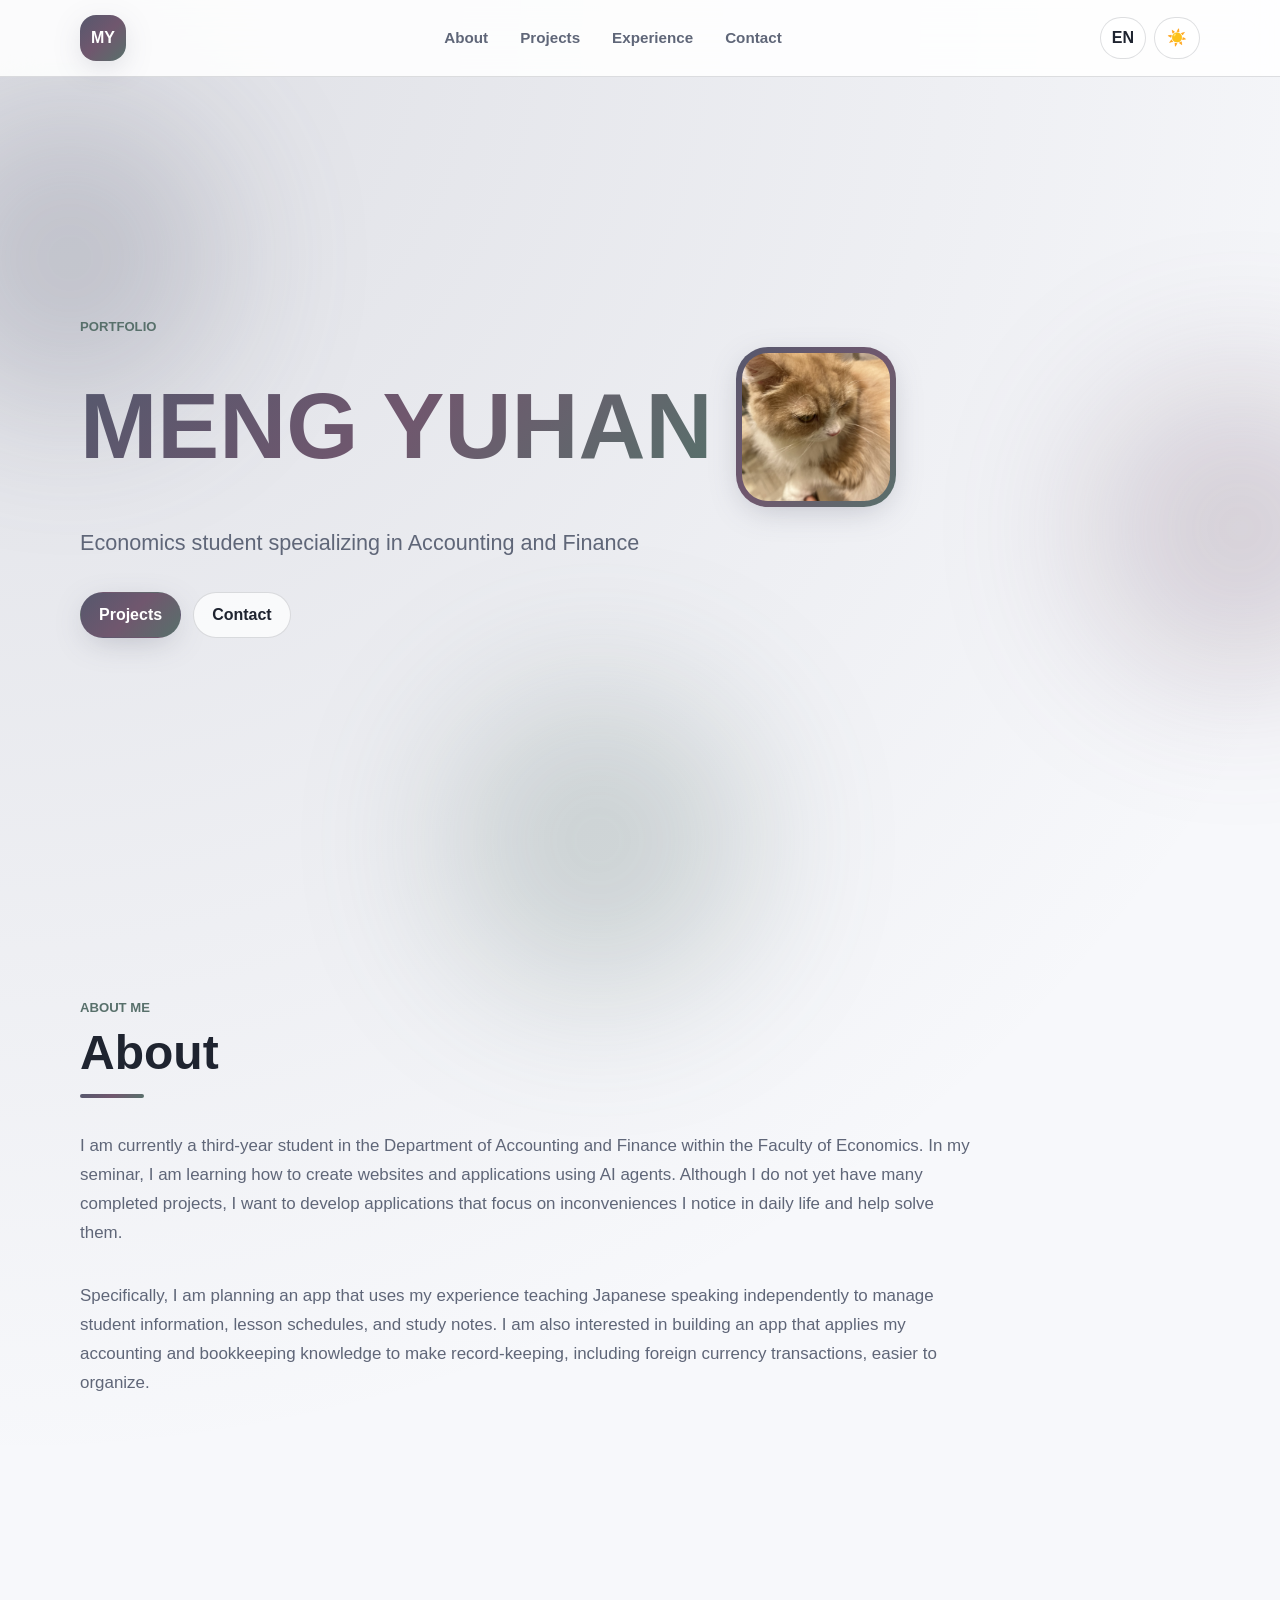
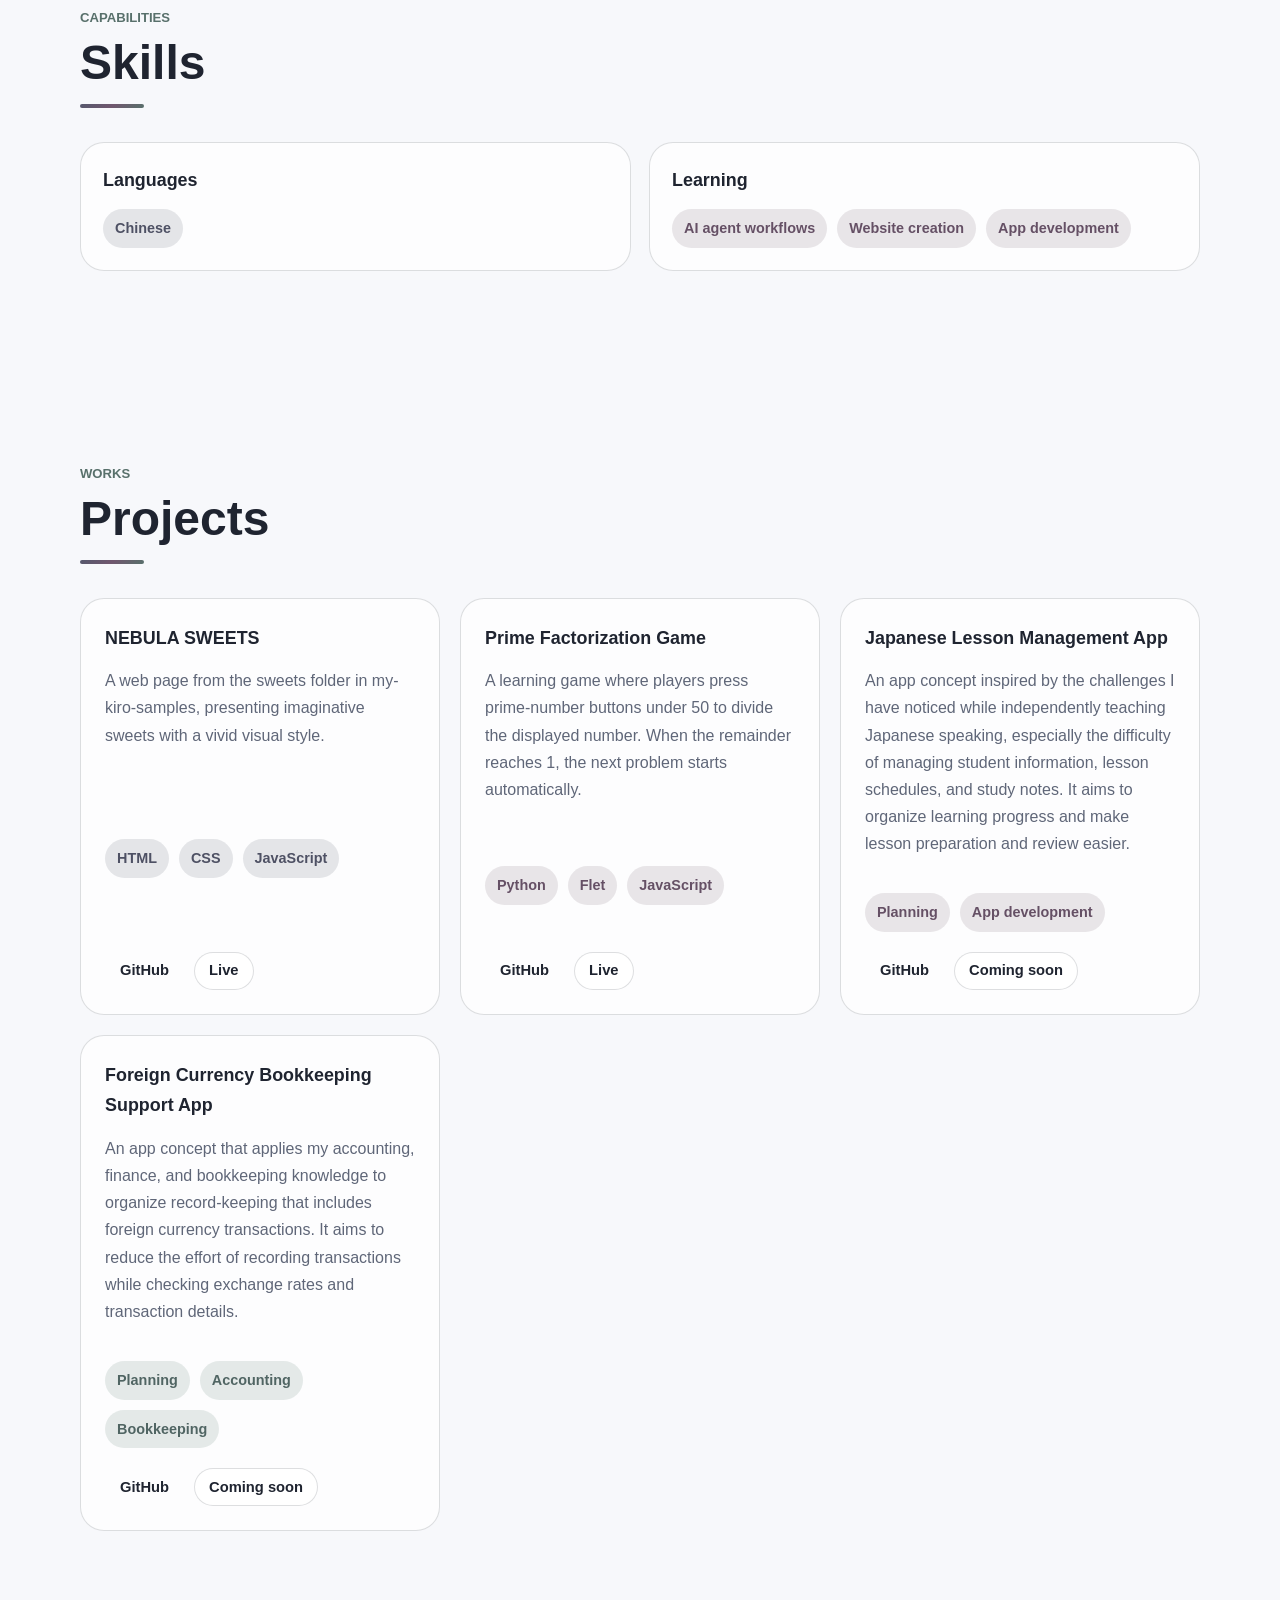
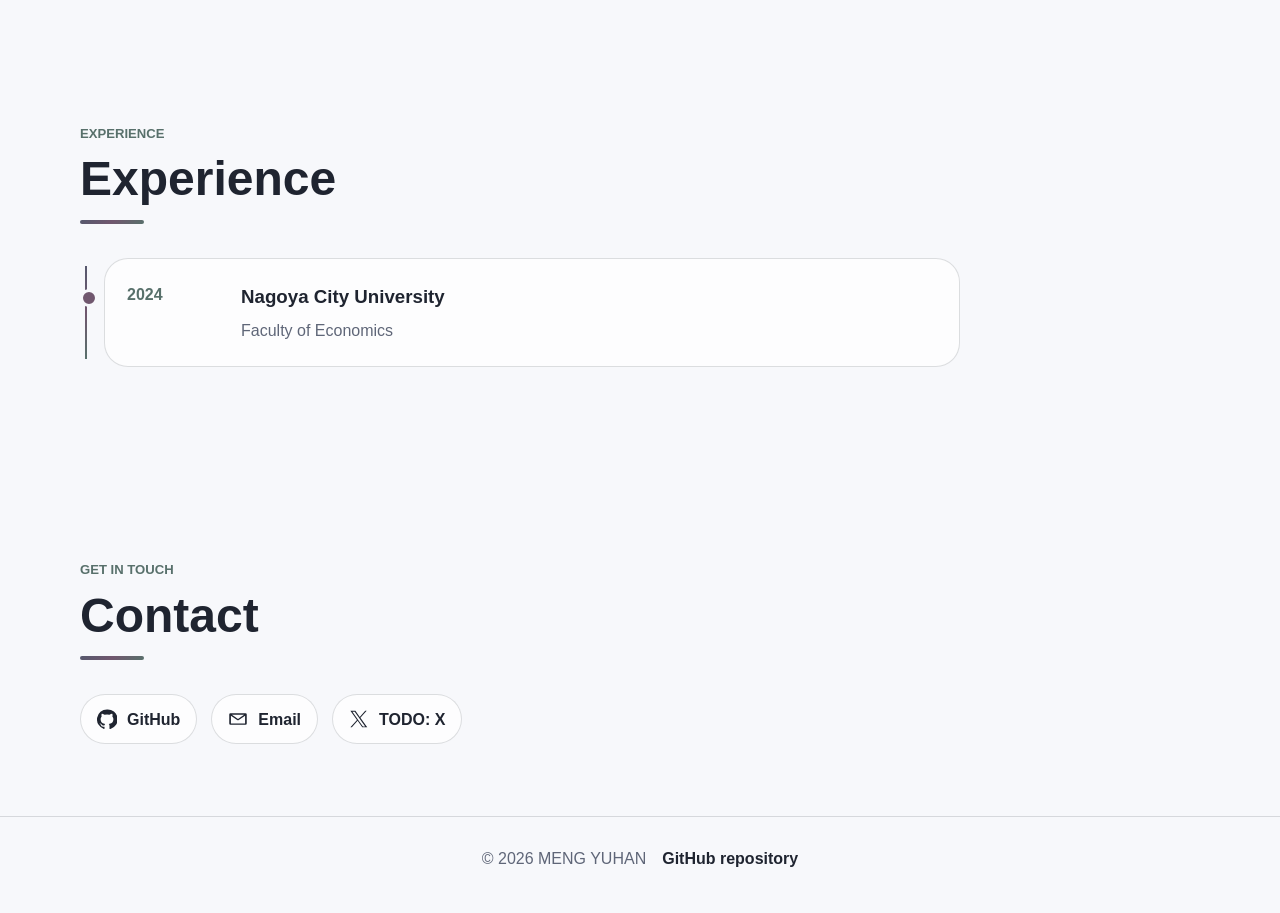
==== commit 9ec63d92: "Add prime factorization game project" ====
--- a/index.html
+++ b/index.html
@@ -3,13 +3,13 @@
 <head>
   <meta charset="utf-8">
   <meta name="viewport" content="width=device-width, initial-scale=1">
-  <title>TODO: 日本語名を入れてください / MENG YUHAN — Portfolio</title>
+  <title>MENG YUHAN — Portfolio</title>
   <meta name="description" content="MENG YUHANのポートフォリオ。経済学部で会計ファイナンスを学び、AIエージェントを用いたWeb・アプリ制作に取り組んでいます。">
   <meta property="og:title" content="MENG YUHAN — Portfolio">
   <meta property="og:description" content="Economics student specializing in Accounting and Finance.">
   <meta property="og:image" content="profile.jpeg">
   <meta property="og:type" content="website">
-  <meta property="og:url" content="https://meng-yuhan.github.io/">
+  <meta property="og:url" content="https://meng-yuhan.github.io/kklab-portfolio-MY/">
   <meta name="twitter:card" content="summary_large_image">
   <link rel="icon" type="image/svg+xml" href="data:image/svg+xml,%3Csvg xmlns='http://www.w3.org/2000/svg' viewBox='0 0 64 64'%3E%3Crect width='64' height='64' rx='16' fill='%23494B60'/%3E%3Ctext x='32' y='40' text-anchor='middle' font-family='Arial,sans-serif' font-size='24' font-weight='700' fill='white'%3EMY%3C/text%3E%3C/svg%3E">
   <link rel="stylesheet" href="style.css">
@@ -107,6 +107,21 @@
           <div class="project-links">
             <a class="button button-small" href="https://github.com/meng-yuhan" target="_blank" rel="noopener noreferrer">GitHub</a>
             <a class="button button-small button-outline" href="https://meng-yuhan.github.io/AI-sweet-shop/" target="_blank" rel="noopener noreferrer" data-i18n-jp="Live" data-i18n-en="Live">Live</a>
+          </div>
+        </article>
+        <article class="project-card card-accent-2">
+          <div>
+            <h3 data-i18n-jp="素因数分解ゲーム" data-i18n-en="Prime Factorization Game">素因数分解ゲーム</h3>
+            <p data-i18n-jp="50以内の素数ボタンを押して、表示された数を割っていく学習ゲームです。残りが1になると正解になり、自動で次の問題に進みます。" data-i18n-en="A learning game where players press prime-number buttons under 50 to divide the displayed number. When the remainder reaches 1, the next problem starts automatically.">50以内の素数ボタンを押して、表示された数を割っていく学習ゲームです。残りが1になると正解になり、自動で次の問題に進みます。</p>
+          </div>
+          <ul class="tech-list" aria-label="Technology stack">
+            <li>Python</li>
+            <li>Flet</li>
+            <li>JavaScript</li>
+          </ul>
+          <div class="project-links">
+            <a class="button button-small" href="https://github.com/meng-yuhan/prime-factorization-game" target="_blank" rel="noopener noreferrer">GitHub</a>
+            <a class="button button-small button-outline" href="prime-factorization-game/" target="_blank" rel="noopener noreferrer" data-i18n-jp="Live" data-i18n-en="Live">Live</a>
           </div>
         </article>
         <article class="project-card card-accent-2">
@@ -181,7 +196,7 @@
 
   <footer class="site-footer">
     <p>© 2026 MENG YUHAN</p>
-    <a href="https://github.com/meng-yuhan/meng-yuhan.github.io" target="_blank" rel="noopener noreferrer" data-i18n-jp="GitHub リポジトリ" data-i18n-en="GitHub repository">GitHub リポジトリ</a>
+    <a href="https://github.com/meng-yuhan/kklab-portfolio-MY" target="_blank" rel="noopener noreferrer" data-i18n-jp="GitHub リポジトリ" data-i18n-en="GitHub repository">GitHub リポジトリ</a>
   </footer>
 
   <script src="script.js"></script>
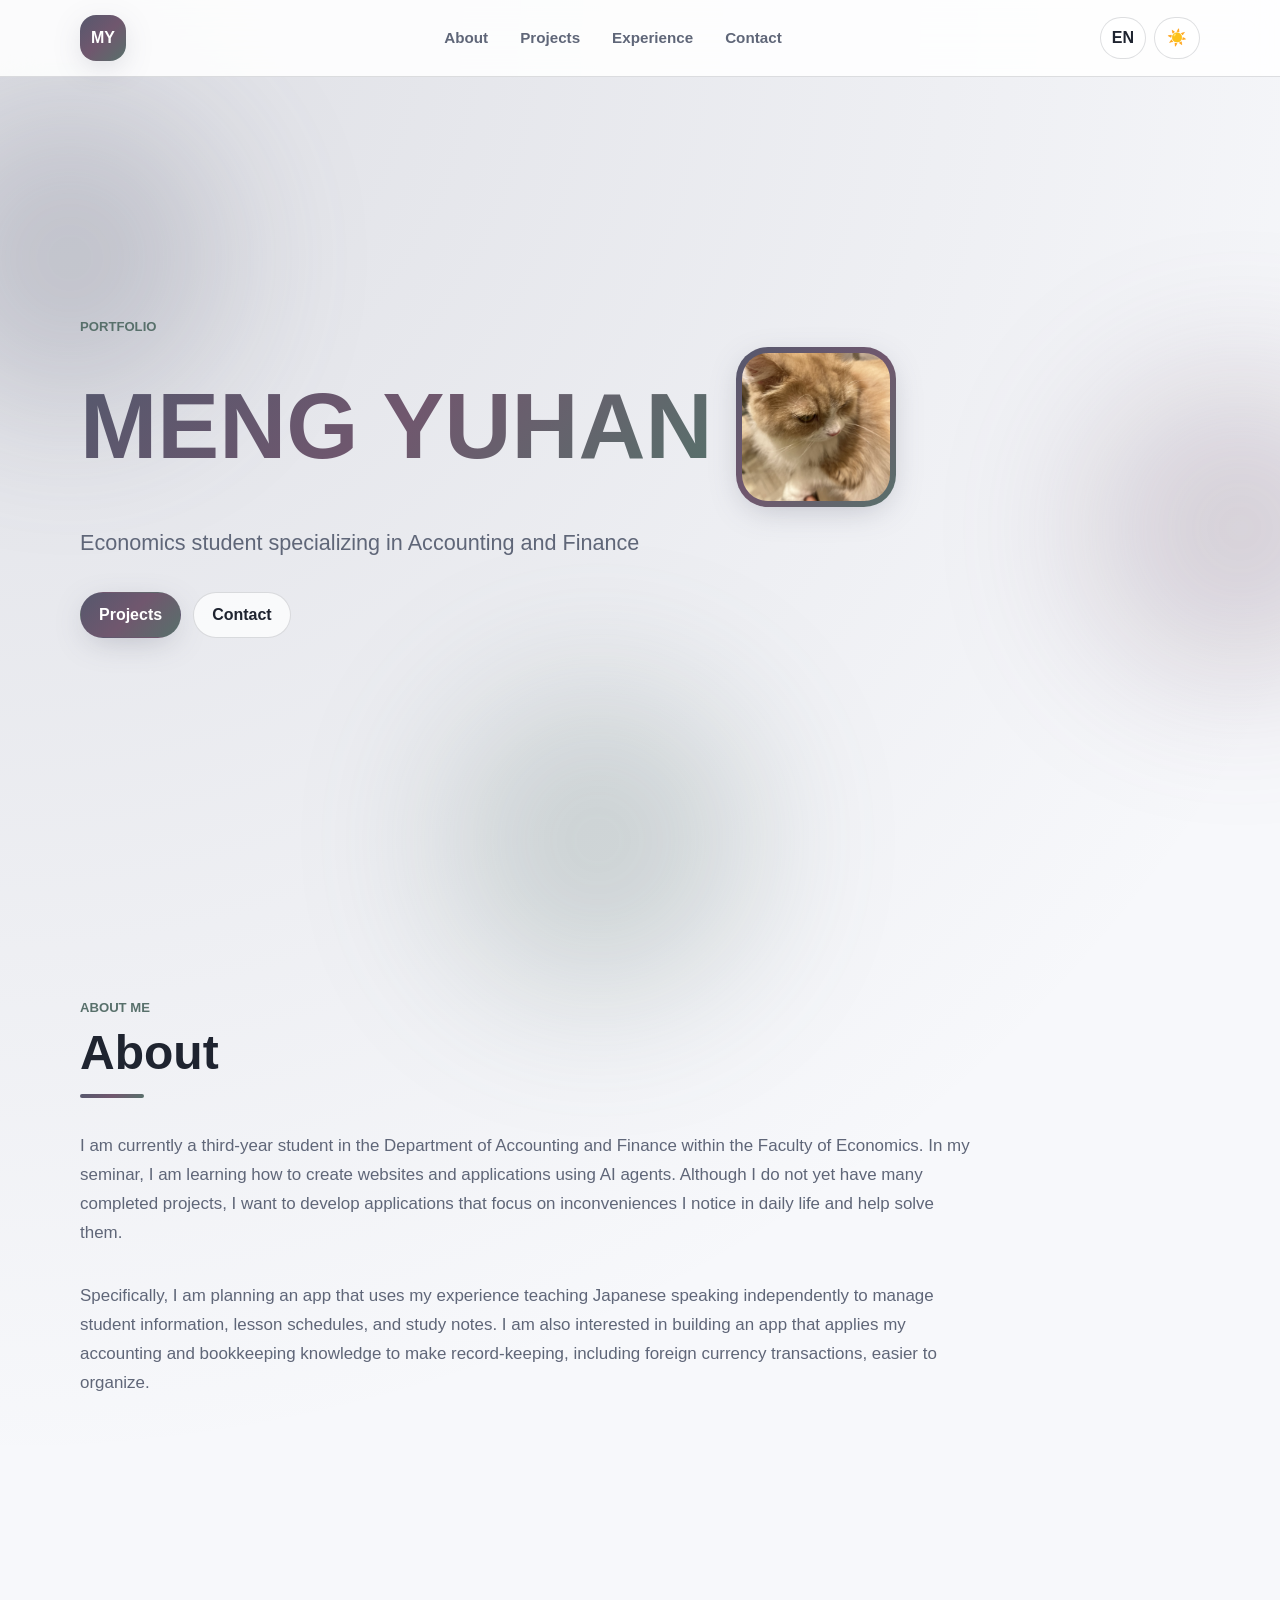
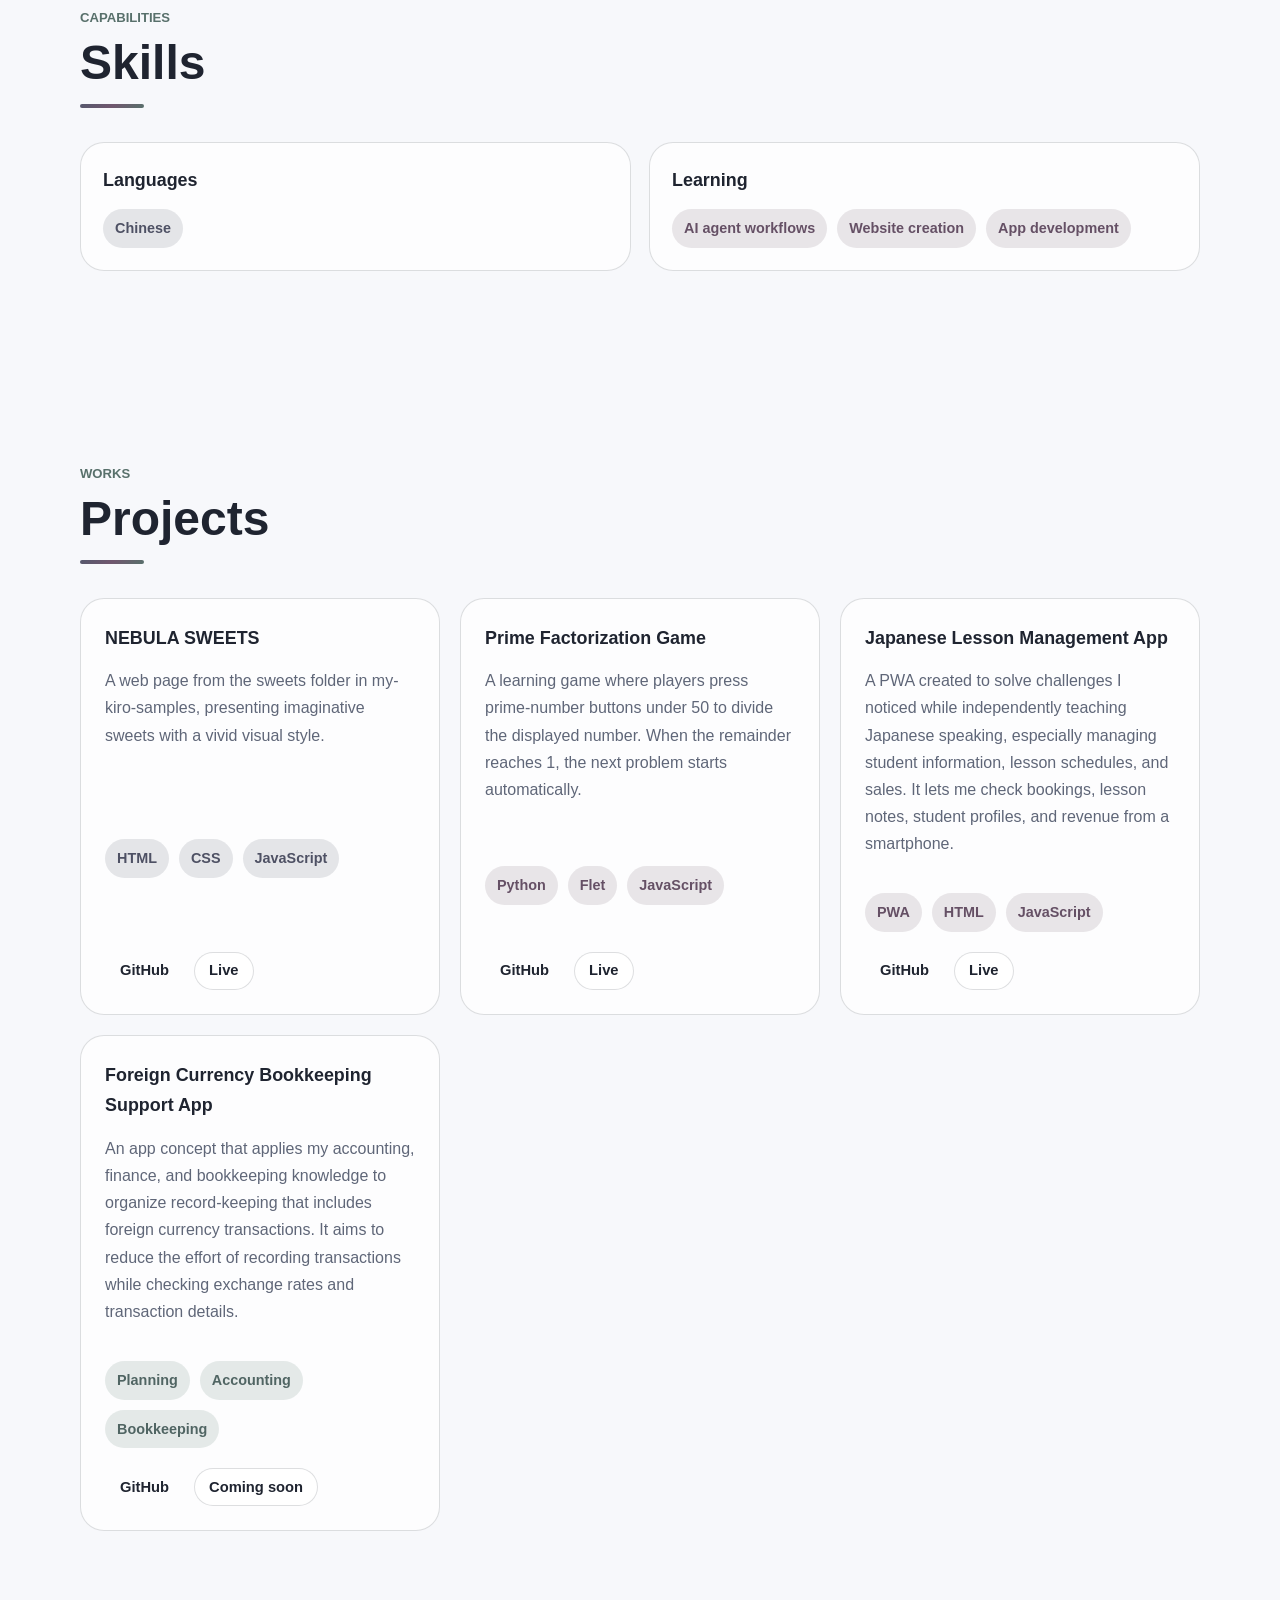
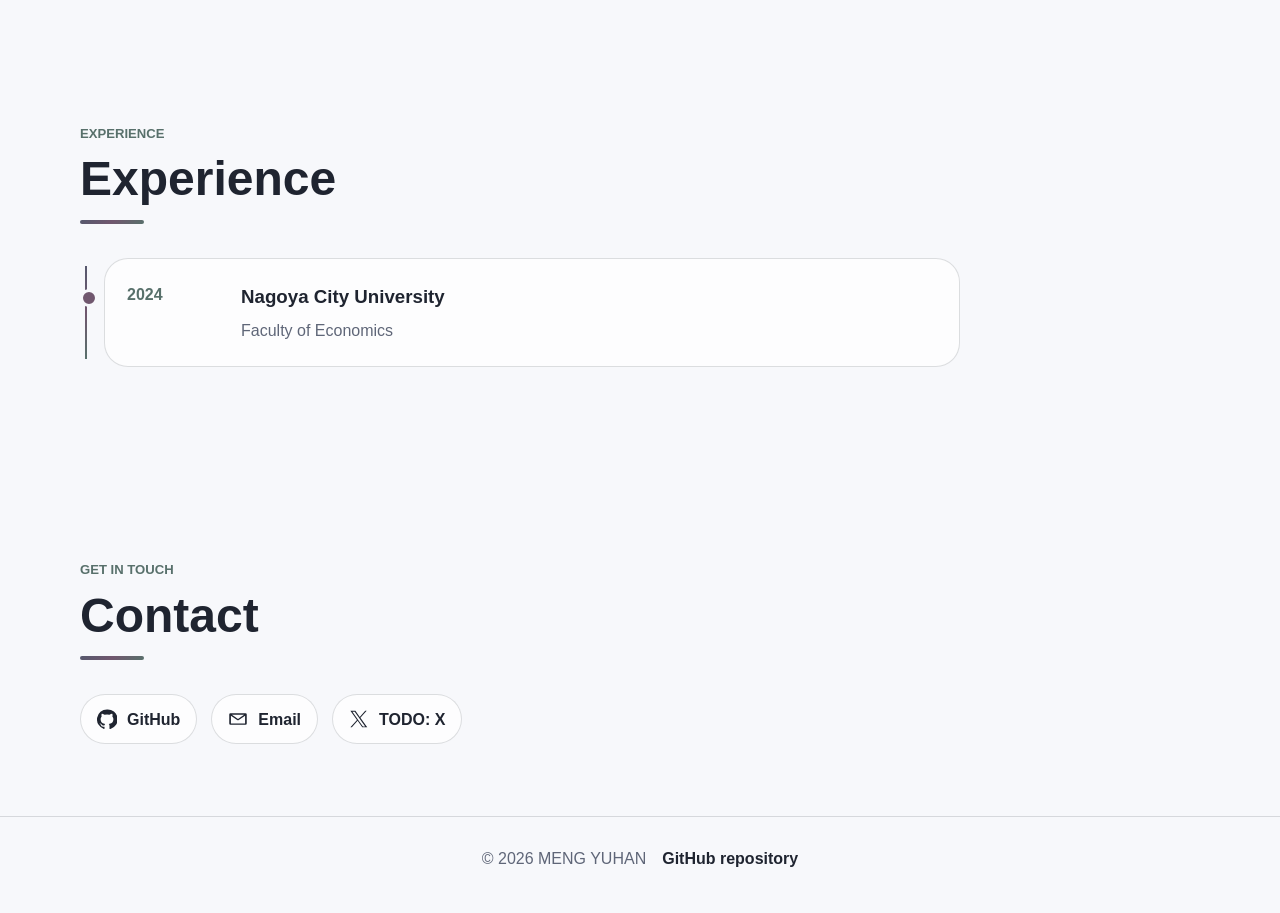
==== commit 46bc55c8: "Add Lesson Manager PWA to projects" ====
--- a/index.html
+++ b/index.html
@@ -127,15 +127,16 @@
         <article class="project-card card-accent-2">
           <div>
             <h3 data-i18n-jp="日本語レッスン管理アプリ" data-i18n-en="Japanese Lesson Management App">日本語レッスン管理アプリ</h3>
-            <p data-i18n-jp="個人で日本語スピーキングを教える中で感じた、生徒情報・授業予定・学習メモの管理のしづらさを解消するためのアプリ構想です。学習状況を整理し、授業準備や振り返りをしやすくすることを目指しています。" data-i18n-en="An app concept inspired by the challenges I have noticed while independently teaching Japanese speaking, especially the difficulty of managing student information, lesson schedules, and study notes. It aims to organize learning progress and make lesson preparation and review easier.">個人で日本語スピーキングを教える中で感じた、生徒情報・授業予定・学習メモの管理のしづらさを解消するためのアプリ構想です。学習状況を整理し、授業準備や振り返りをしやすくすることを目指しています。</p>
-          </div>
-          <ul class="tech-list" aria-label="Technology stack">
-            <li data-i18n-jp="企画中" data-i18n-en="Planning">企画中</li>
-            <li data-i18n-jp="アプリ開発" data-i18n-en="App development">アプリ開発</li>
-          </ul>
-          <div class="project-links">
-            <a class="button button-small" href="https://github.com/meng-yuhan" target="_blank" rel="noopener noreferrer">GitHub</a>
-            <a class="button button-small button-outline" href="#" aria-disabled="true" data-i18n-jp="準備中" data-i18n-en="Coming soon">準備中</a>
+            <p data-i18n-jp="個人で日本語スピーキングを教える中で感じた、生徒情報・授業予定・売上管理のしづらさを解消するために制作したPWAです。予約、授業メモ、生徒情報、売上をスマホから確認できるようにしました。" data-i18n-en="A PWA created to solve challenges I noticed while independently teaching Japanese speaking, especially managing student information, lesson schedules, and sales. It lets me check bookings, lesson notes, student profiles, and revenue from a smartphone.">個人で日本語スピーキングを教える中で感じた、生徒情報・授業予定・売上管理のしづらさを解消するために制作したPWAです。予約、授業メモ、生徒情報、売上をスマホから確認できるようにしました。</p>
+          </div>
+          <ul class="tech-list" aria-label="Technology stack">
+            <li>PWA</li>
+            <li>HTML</li>
+            <li>JavaScript</li>
+          </ul>
+          <div class="project-links">
+            <a class="button button-small" href="https://github.com/meng-yuhan/lesson-manager-pwa" target="_blank" rel="noopener noreferrer">GitHub</a>
+            <a class="button button-small button-outline" href="https://meng-yuhan.github.io/lesson-manager-pwa/" target="_blank" rel="noopener noreferrer" data-i18n-jp="Live" data-i18n-en="Live">Live</a>
           </div>
         </article>
         <article class="project-card card-accent-3">
